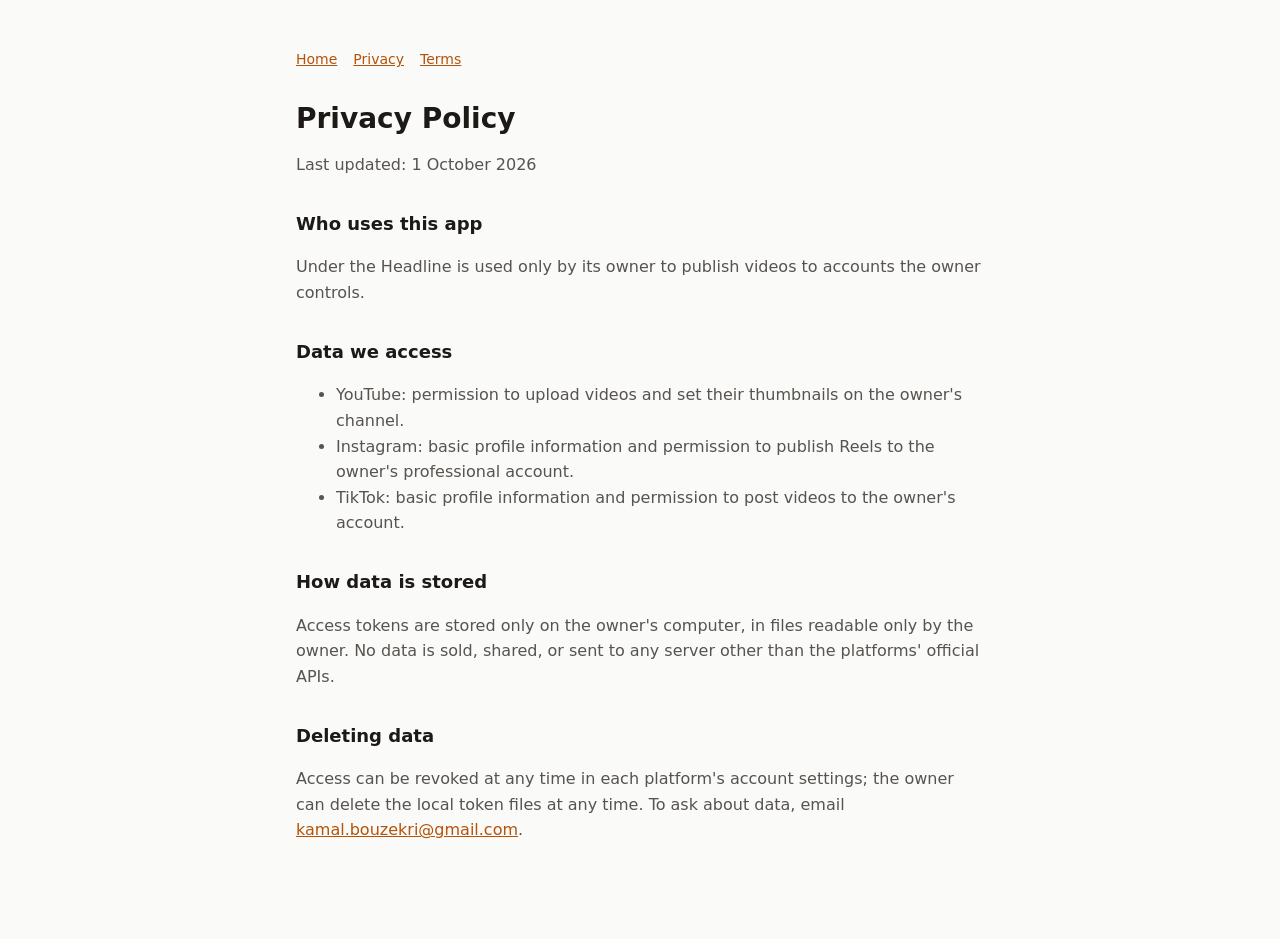
==== privacy.html @ fb533cbf "Add home, privacy, terms and OAuth code pages for Under the Headline Co-Authored-By: Claude Opus 5.5" ====
<!doctype html>
<html lang="en"><head><meta charset="utf-8"><meta name="viewport" content="width=device-width, initial-scale=1">
<title>Privacy Policy</title><link rel="stylesheet" href="style.css"></head>
<body><main><nav><a href="index.html">Home</a><a href="privacy.html">Privacy</a><a href="terms.html">Terms</a></nav>
<h1>Privacy Policy</h1>
<p>Last updated: 1 October 2026</p>
<h2>Who uses this app</h2>
<p>Under the Headline is used only by its owner to publish videos to accounts the owner controls.</p>
<h2>Data we access</h2>
<ul>
<li>YouTube: permission to upload videos and set their thumbnails on the owner's channel.</li>
<li>Instagram: basic profile information and permission to publish Reels to the owner's professional account.</li>
<li>TikTok: basic profile information and permission to post videos to the owner's account.</li>
</ul>
<h2>How data is stored</h2>
<p>Access tokens are stored only on the owner's computer, in files readable only by the owner. No data is sold, shared, or sent to any server other than the platforms' official APIs.</p>
<h2>Deleting data</h2>
<p>Access can be revoked at any time in each platform's account settings; the owner can delete the local token files at any time. To ask about data, email <a href="mailto:kamal.bouzekri@gmail.com">kamal.bouzekri@gmail.com</a>.</p>
</main></body></html>
---- style.css ----
:root { --bg: #fafaf9; --fg: #1c1917; --muted: #57534e; --card: #fff; --line: #e7e5e4; --accent: #b45309; }
@media (prefers-color-scheme: dark) { :root { --bg: #0c0a09; --fg: #f5f5f4; --muted: #a8a29e; --card: #1c1917; --line: #292524; --accent: #fbbf24; } }
* { box-sizing: border-box; }
body { margin: 0; background: var(--bg); color: var(--fg); font: 16px/1.6 system-ui, -apple-system, "Segoe UI", sans-serif; }
main { max-width: 720px; margin: 0 auto; padding: 48px 16px 80px; }
h1 { font-size: 28px; line-height: 1.2; margin: 0 0 8px; }
h2 { font-size: 18px; margin: 32px 0 8px; }
p, li { color: var(--muted); }
a { color: var(--accent); }
nav { display: flex; gap: 16px; margin-bottom: 32px; font-size: 14px; }
.card { background: var(--card); border: 1px solid var(--line); border-radius: 12px; padding: 20px; }
code { display: block; word-break: break-all; font: 15px/1.5 ui-monospace, SFMono-Regular, Menlo, monospace; color: var(--fg); margin: 12px 0; }
button { font: inherit; padding: 8px 16px; border-radius: 8px; border: 1px solid var(--line); background: var(--fg); color: var(--bg); cursor: pointer; }
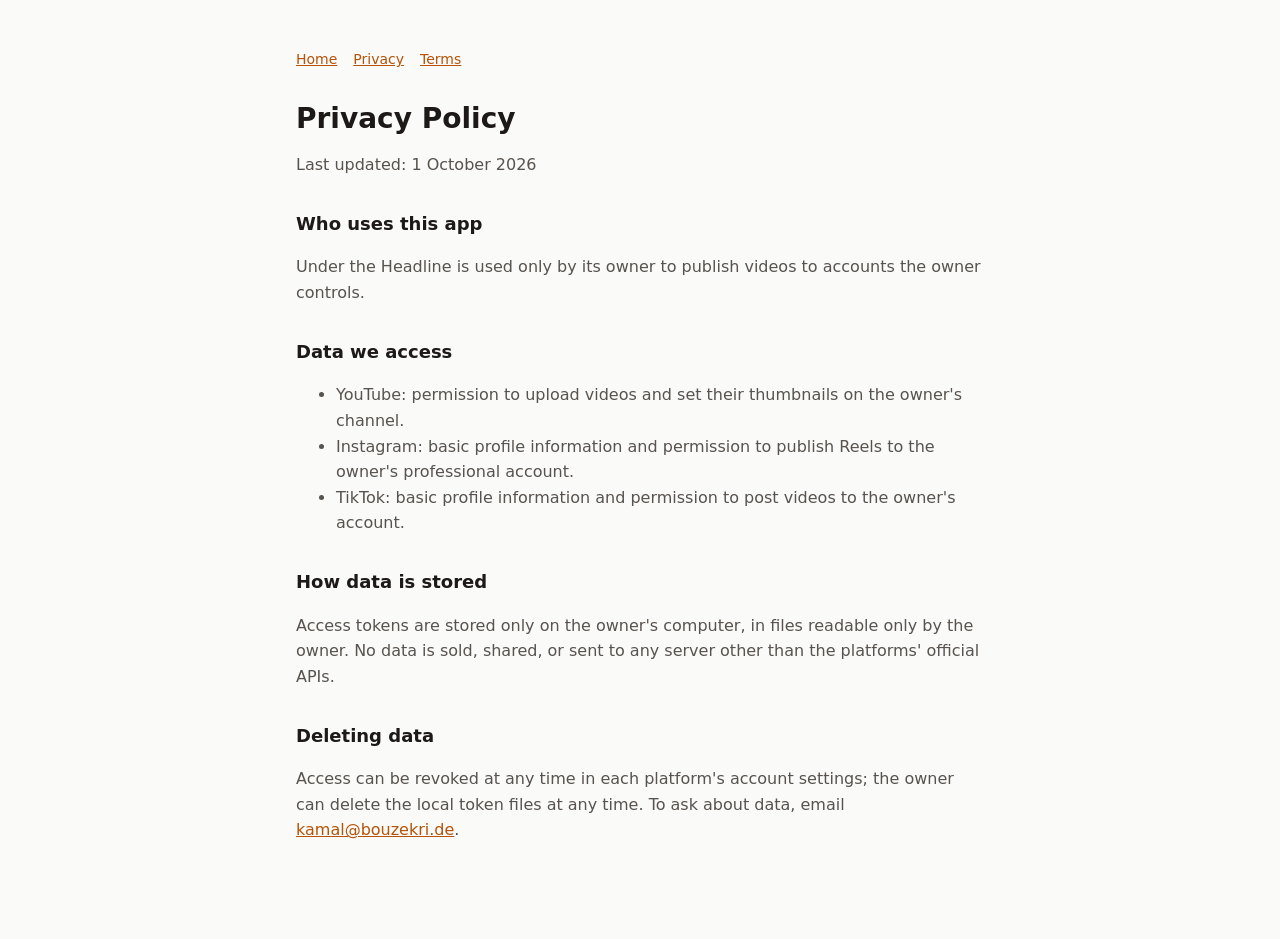
==== commit b4ac0e4c: "Use kamal@bouzekri.de as the contact email Co-Authored-By: Claude Opus 5.5 <noreply@anthropic.com>" ====
--- a/privacy.html
+++ b/privacy.html
@@ -15,5 +15,5 @@
 <h2>How data is stored</h2>
 <p>Access tokens are stored only on the owner's computer, in files readable only by the owner. No data is sold, shared, or sent to any server other than the platforms' official APIs.</p>
 <h2>Deleting data</h2>
-<p>Access can be revoked at any time in each platform's account settings; the owner can delete the local token files at any time. To ask about data, email <a href="mailto:kamal.bouzekri@gmail.com">kamal.bouzekri@gmail.com</a>.</p>
+<p>Access can be revoked at any time in each platform's account settings; the owner can delete the local token files at any time. To ask about data, email <a href="mailto:kamal@bouzekri.de">kamal@bouzekri.de</a>.</p>
 </main></body></html>
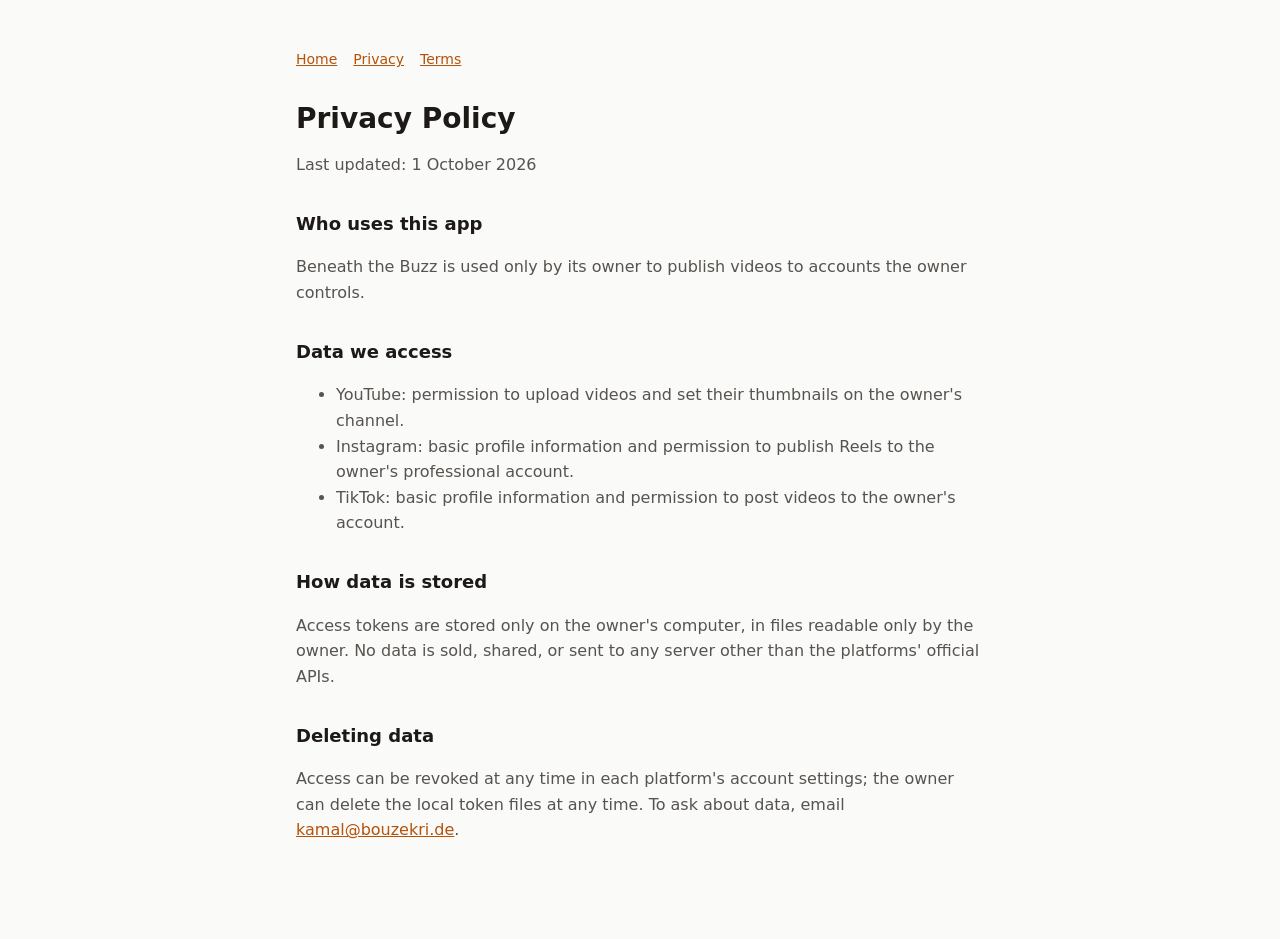
==== commit 94f9a7ae: "Rename the app to Beneath the Buzz Co-Authored-By: Claude Opus 5.5 <noreply@anthropic.com>" ====
--- a/privacy.html
+++ b/privacy.html
@@ -5,7 +5,7 @@
 <h1>Privacy Policy</h1>
 <p>Last updated: 1 October 2026</p>
 <h2>Who uses this app</h2>
-<p>Under the Headline is used only by its owner to publish videos to accounts the owner controls.</p>
+<p>Beneath the Buzz is used only by its owner to publish videos to accounts the owner controls.</p>
 <h2>Data we access</h2>
 <ul>
 <li>YouTube: permission to upload videos and set their thumbnails on the owner's channel.</li>
